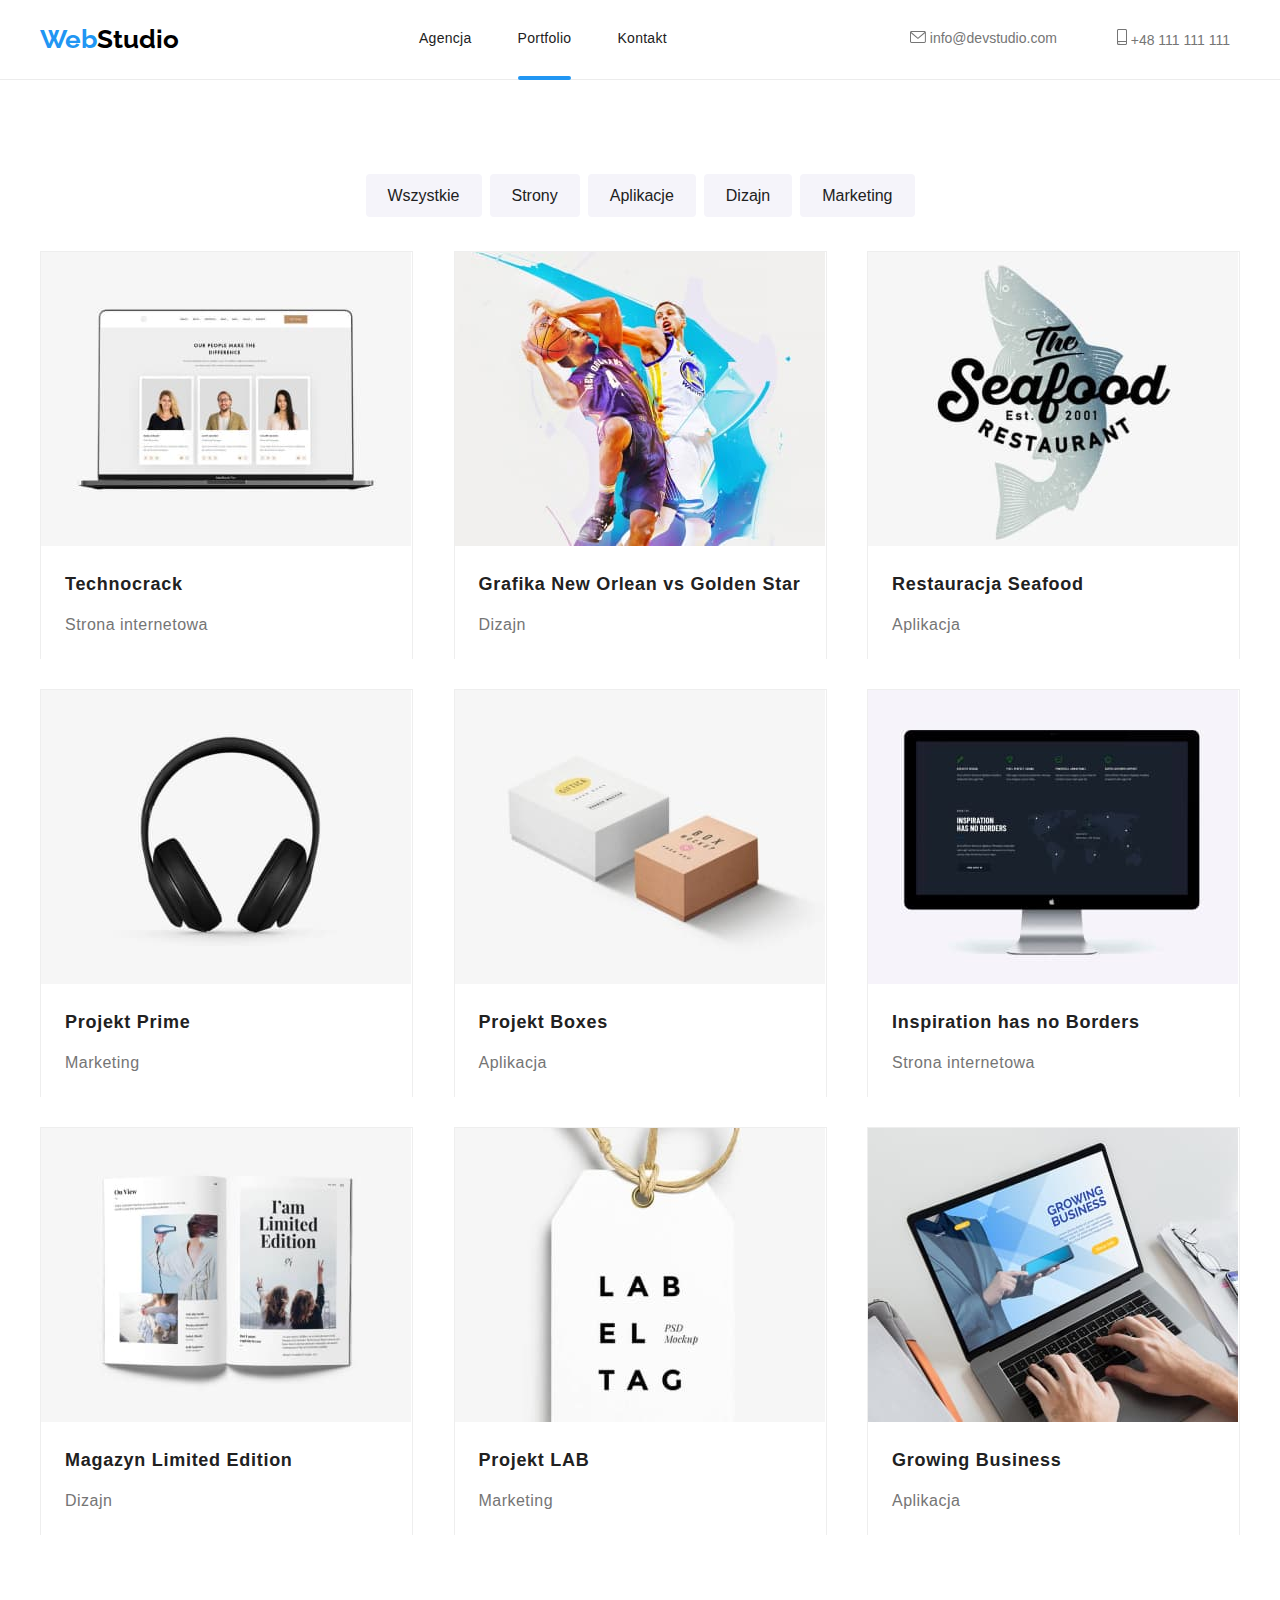
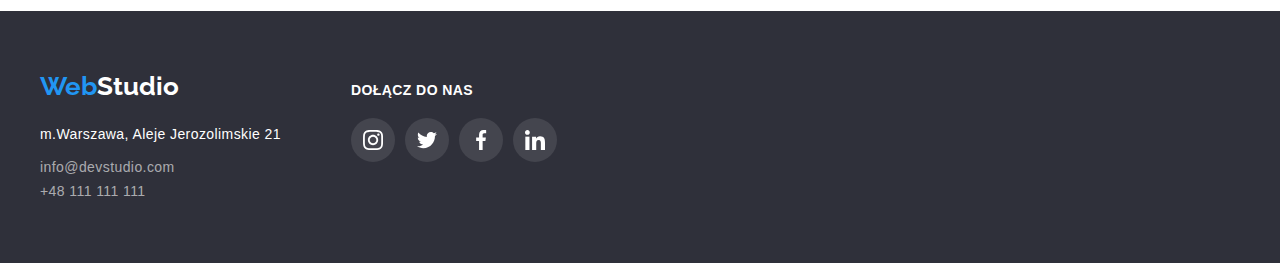
==== portfolio.html @ 0da9fc45 "w toku" ====
<!DOCTYPE html>
<html lang="pl">
  <head>
    <meta charset="UTF-8" />
    <meta http-equiv="X-UA-Compatible" content="IE=edge" />
    <meta name="viewport" content="width=device-width, initial-scale=1.0" />
    <title>Document</title>
    <link rel="preconnect" href="https://fonts.googleapis.com" />
    <link rel="preconnect" href="https://fonts.gstatic.com" crossorigin />
    <link
      href="https://fonts.googleapis.com/css2?family=Raleway:wght@700&display=swap"
      rel="stylesheet"
    />
    <link rel="preconnect" href="https://fonts.googleapis.com" />
    <link rel="preconnect" href="https://fonts.gstatic.com" crossorigin />
    <link
      href="./css/normalize.css"
      rel="stylesheet"
    />
    <link rel="stylesheet" href="node_modules/modern-normalize/modern-normalize.css">
    <link href="./css/styles.css" rel="stylesheet" />
  </head>
  <body>
    <header class="logo">
        <div class="container">
      <a class="logo-image" href="WebStudio"><span class="accent">Web</span>Studio</a>
      <nav>
        <ul class="menu-nav">
          <li><a class="link" href="./index.html">Agencja</a></li>
          <li><a class="link active" href="portfolio">Portfolio</a></li>
          <li><a class="link" href="kontakt">Kontakt</a></li>
        </ul>
      </nav>
      <div>
        <ul class="contact">
          <li>
            <a class="info" href="mailto:info@devstudio.com">
            <svg width="16" height="12">
              <use href="./images/icons.svg#icon-envelope">
              </use>
            </svg>
          info@devstudio.com</a>
          </li>
          <li>
            <a class="info" href="tel:+48111111111">
              <svg width="10" height="16">
                <use href="./images/icons.svg#icon-smartphone">
                </use>
              </svg>
              +48 111 111 111</a>
            </li>
          
        </ul>
      </div>
    </div>
    </header>
    <main>
      <section>
        <div class="container">
        <ul class="buttons">
        <li><button class="button" type="button">Wszystkie</button></li>
        <li><button class="button" type="button">Strony</button></li>
        <li><button class="button" type="button">Aplikacje</button></li>
        <li><button class="button" type="button">Dizajn</button></li>
        <li><button class="button" type="button">Marketing</button></li>
      </ul>
      </div>
      </section>
      <section class="business-item">
        <div class="container">
        <ul class="business-photos">
          <li class="boxes">
            <figure class="box">
              <img
                src="./images/a.jpg"
                alt="strona internetowa wyświetlana na ekranie laptopa"
                width="370"
                height="294"
              />
              <div class="hidden">
                <div class="overlay">
                  <p class="overlay-description">
                    Technocrack jest popularną platformą wykorzystywaną do rozpowszechniania koronawirusa.
                    Firmy wykorzystują tę platformę do celów szpiegowskich i ataków na niebezpieczne serwery konkurecji.
                  </p>
                </div>
              </div>
              <figcaption class="signature">
                <h2 class="projects">Technocrack</h2>
                <p class="description">Strona internetowa</p>
              </figcaption>
            </figure>
          </li>

          <li class="boxes">
            <figure class="box">
              <img
                src="./images/b.jpg"
                alt="koszykarze"
                width="370"
                height="294"
                />
                <div class="hidden">
                  <div class="overlay">
                    <p class="overlay-description">
                      Technocrack jest popularną platformą wykorzystywaną do rozpowszechniania koronawirusa.
                      Firmy wykorzystują tę platformę do celów szpiegowskich i ataków na niebezpieczne serwery konkurecji.
                    </p>
                  </div>
                </div>
              </figure>
               <figcaption class="signature">
                 <h2 class="projects">Grafika New Orlean vs Golden Star</h2>
                 <p class="description">Dizajn</p>
                </figcaption>
            </li>

          <li class="boxes">
            <figure class="box">
              <img
                src="./images/c.jpg"
                alt="Logo restauracji z rybą w tle"
                width="370"
                height="294"
              />
              <div class="hidden">
                <div class="overlay">
                  <p class="overlay-description">
                    Technocrack jest popularną platformą wykorzystywaną do rozpowszechniania koronawirusa.
                    Firmy wykorzystują tę platformę do celów szpiegowskich i ataków na niebezpieczne serwery konkurecji.
                  </p>
                </div>
              </div>
              <figcaption class="signature">
                <h2 class="projects">Restauracja Seafood</h2>
                <p class="description">Aplikacja</p>
              </figcaption>
            </figure>
          </li>

          <li class="boxes">
            <figure class="box">
              <img
                src="./images/d.jpg"
                alt="Słuchawki nauszne"
                width="370"
                height="294"
              />
              <div class="hidden">
                <div class="overlay">
                  <p class="overlay-description">
                    Technocrack jest popularną platformą wykorzystywaną do rozpowszechniania koronawirusa.
                    Firmy wykorzystują tę platformę do celów szpiegowskich i ataków na niebezpieczne serwery konkurecji.
                  </p>
                </div>
              </div>
             <figcaption class="signature">
                <h2 class="projects">Projekt Prime</h2>
                <p class="description">Marketing</p>
              </figcaption>
            </figure>
          </li>

          <li class="boxes">
            <figure class="box">
              <img
                src="./images/e.jpg"
                alt="Niewielkie pudełka"
                width="370"
                height="294"
              />
              <div class="hidden">
                <div class="overlay">
                  <p class="overlay-description">
                    Technocrack jest popularną platformą wykorzystywaną do rozpowszechniania koronawirusa.
                    Firmy wykorzystują tę platformę do celów szpiegowskich i ataków na niebezpieczne serwery konkurecji.
                  </p>
                </div>
              </div>
              <figcaption class="signature">
                <h2 class="projects">Projekt Boxes</h2>
                <p class="description">Aplikacja</p>
              </figcaption>
            </figure>
          </li>

          <li class="boxes">
            <figure class="box">
              <img
                src="./images/f.jpg"
                alt="Monitor wyświetlający informacje"
                width="370"
                height="294"
              />
              <div class="hidden">
                <div class="overlay">
                  <p class="overlay-description">
                    Technocrack jest popularną platformą wykorzystywaną do rozpowszechniania koronawirusa.
                    Firmy wykorzystują tę platformę do celów szpiegowskich i ataków na niebezpieczne serwery konkurecji.
                  </p>
                </div>
              </div>
              <figcaption class="signature">
                <h2 class="projects">Inspiration has no Borders</h2>
                <p class="description">Strona internetowa</p>
              </figcaption>
            </figure>
          </li>

          <li class="boxes">
            <figure class="box">
              <img
                src="./images/g.jpg"
                alt="owtarty magazyn"
                width="370"
                height="294"
              />
              <div class="hidden">
                <div class="overlay">
                  <p class="overlay-description">
                    Technocrack jest popularną platformą wykorzystywaną do rozpowszechniania koronawirusa.
                    Firmy wykorzystują tę platformę do celów szpiegowskich i ataków na niebezpieczne serwery konkurecji.
                  </p>
                </div>
              </div>
              <figcaption class="signature">
                <h2 class="projects">Magazyn Limited Edition</h2>
                <p class="description">Dizajn</p>
              </figcaption>
            </figure>
          </li>

          <li class="boxes">
            <figure class="box">
              <img
                src="./images/h.jpg"
                alt="Etykietka z logo"
                width="370"
                height="294"
              />
              <div class="hidden">
                <div class="overlay">
                  <p class="overlay-description">
                    Technocrack jest popularną platformą wykorzystywaną do rozpowszechniania koronawirusa.
                    Firmy wykorzystują tę platformę do celów szpiegowskich i ataków na niebezpieczne serwery konkurecji.
                  </p>
                </div>
              </div>
              <figcaption class="signature">
                <h2 class="projects">Projekt LAB</h2>
                <p class="description">Marketing</p>
              </figcaption>
            </figure>
          </li>

          <li class="boxes">
            <figure class="box">
              <img
                src="./images/i.jpg"
                alt="dłonie mężczyzny na otwartym laptopie"
                width="370"
                height="294"
              />
              <div class="hidden">
                <div class="overlay">
                  <p class="overlay-description">
                    Technocrack jest popularną platformą wykorzystywaną do rozpowszechniania koronawirusa.
                    Firmy wykorzystują tę platformę do celów szpiegowskich i ataków na niebezpieczne serwery konkurecji.
                  </p>
                </div>
              </div>
              <figcaption class="signature">
                <h2 class="projects">Growing Business</h2>
                <p class="description">Aplikacja</p>
              </figcaption>
            </figure>
          </li>
        </ul>
      </div>
      </section>
    </main>
    <footer class="contact2">
      <div class="container">
        <div>
      <a class="logo-image2" href="WebStudio"><span class="accent">Web</span>Studio</a>
      <address>
         m.Warszawa, Aleje Jerozolimskie 21
      </address>
      <ul>
        <li><a class="contact2" href="mailto:info@devstudio.com">info@devstudio.com</a></li>
        <li><a class="contact2" href="tel:+48111111111">+48 111 111 111</a></li>
      </ul>
    </div>
    <div class="social">
      <h3 class="join-us">Dołącz do nas</h3>
      <ul class="social-item">
        <li class="social-item link">
          <a class="social-item_link"  href="#">
            <svg class="social-icon2">
              <use href="images/icons.svg#icon-instagram"></use>
            </svg>
          </a>
        </li>
        <li class="social-item link">
          <a class="social-item_link"  href="#">
            <svg class="social-icon2">
              <use href="images/icons.svg#icon-twitter"></use>
            </svg>
          </a>
        </li>
        <li class="social-item link">
          <a class="social-item_link"  href="#">
            <svg class="social-icon2">
              <use href="images/icons.svg#icon-facebook"></use>
            </svg>
          </a>
        </li>
        <li class="social-item link">
          <a class="social-item_link"  href="#">
            <svg class="social-icon2">
              <use href="images/icons.svg#icon-linkedin"></use>
            </svg>
          </a>
        </li>
      </ul>
    </div>
    </div>
    </footer>
  </body>
</html>
---- css/styles.css ----
/* BODY */
body {
    font-family: "Roboto",  sans-serif;
    color: black;
  }
  
  *,
  *::before,
  *::after {
    margin: 0;
    padding: 0;
  }
  ul {
    list-style: none;
  }
  img {
    display: block;
    margin: 0;
    padding: 0;
  }
  .container {
    width: 1200px;
    margin: 0 auto;
    align-items: center;
    
  }
  section {
    padding-top: 94px;
    
  }
  header {
    height: 80px;
    border-bottom: 1px solid #ECECEC;
  }
   
  header .container {
    display: flex;
    align-items: center;
    justify-content: space-between;
  }
  .link {
    text-decoration: none;
    
  }
  
  /* MENU */
  
  .logo {
    display: flex;
  }
  .logo-image {
    color: #000000;
    text-decoration: none;
    font-family: "Raleway";
    font-weight: 700;
    font-size: 26px;
    line-height: 31px;
    padding-right: 93px;
  }
  .logo .accent {
    color: #2196f3;
    font-family: "Raleway";
    font-weight: 700;
    font-size: 26px;
    line-height: 31px;
  }
  .menu-nav {
    display: flex;
    text-decoration: none;
    list-style: none;
    margin-left: auto;
    align-items: space-between;
    position: relative;
  }
  
  .menu-nav .link {
    font-weight: 500;
    font-size: 14px;
    letter-spacing: 0.02em;
    color: #212121;
    margin-right: 46px;
    text-decoration: none;
    line-height: 16px; 
    display: block; 
  }
  
  .menu-nav .link:hover,
  .menu-nav 
  link:focus {
    color: #2196f3;
    text-decoration: none;
    transition: 250ms cubic-bezier(0.4, 0, 0.2, 1);
  }
  .active::after{
    content: "";
    display: block;
    position: relative;
    border-top: 4px solid #2196f3;
    border-radius: 2px;
    top: 30px;
  }
  .contact {
    display: flex;
  }
  .info {
    text-decoration: none;
    color: #757575;
    font-weight: 500;
    font-size: 14px;
    line-height: 16px;
    padding: 32px 0px 32px 50px;
    margin-right: 10px;
    fill: #757575;
    transition: 250ms cubic-bezier(0.4, 0, 0.2, 1);
  }
  
  .info:hover, 
  .info:focus {
    color: #2196f3;
    fill:#2196f3;
  }
  
  /* MAIN */
  /* HEAD */
  .head {
    flex-direction: column;
    align-items: center;
    justify-content: center;
    height: 600px;
    width: 1600px;
    margin: 0 auto;
    background-size: contain;
    background-position: center;
    background-repeat: no-repeat;
    background-image: linear-gradient(
      rgba(47, 48, 58, 0.4),
      rgba(47, 48, 58, 0.4)),
      url("../images/Img.jpg");
      object-fit: cover;
    top: 80px;
    background-color: #2f303a;
    
  }
  .head-text {
    width: 696px;
    font-size: 44px;
    line-height: 60px;
    text-align: center;
    letter-spacing: 0.06em;
    text-transform: uppercase;
    color: #ffffff;
    align-items: center;
    justify-content: center;
    margin-left: auto;
    margin-right: auto;
    padding: 106px 0 30px;
  }
  /* BUTTONS */
  .button-one {
    background-color: #2196f3;
    color: #ffffff;
    font-size: 16px;
    font-weight: 500;
    border: none;
    padding: 15px 32px;
    text-align: center;
    cursor: pointer;
    background: #2196f3;
    border-radius: 4px;
    line-height: 31px;
    display: block;
    margin: 0 auto;
    transition: 250ms cubic-bezier(0.4, 0, 0.2, 1);
  }
  
  .button-one:hover,
  .button-one:focus {
    background-color: #2196f3;
    color: #ffffff;
    background: #2196f3;
    box-shadow: 0px 3px 1px rgba(0, 0, 0, 0.1), 0px 1px 2px rgba(0, 0, 0, 0.08),
      0px 2px 2px rgba(0, 0, 0, 0.12);
    border-radius: 4px;
  }
  .buttons {
    display: flex;
    gap: 8px;
    align-items: center;
    justify-content: center;
    padding-bottom: 34px;
    
  }
  .button {
    background-color: #f5f4fa;
    color: #212121;
    font-size: 16px;
    font-weight: 500;
    border: none;
    text-align: center;
    cursor: pointer;
    background: #f5f4fa;
    border-radius: 4px;
    line-height: 31px;
    padding: 6px 22px;
    transition: 250ms cubic-bezier(0.4, 0, 0.2, 1);
  }
  .button:hover {
    background-color: #2196f3;
    color: #ffffff;
    background: #2196f3;
    box-shadow: 5px 5px 2px rgba(0, 0, 0, 0.1), 2px 1px 2px rgba(0, 0, 0, 0.08),
      0px 2px 2px rgba(0, 0, 0, 0.12);
    border-radius: 4px;
  }
  
  /* FEATURE */
  .features {
    padding-top: 94px;
  }
  .feature {
    padding-top: 30px;
    display: flex;
    gap: 30px;
  }
  .feature-text {
    height: 101px;
    font-size: 14px;
    line-height: 24px;
    letter-spacing: 0.03em;
    color: #757575;
  }
  
  .feature1,
  .feature2,
  .feature3,
  .feature4 {
    
    font-weight: 700;
    font-size: 14px;
    line-height: 16px;
    letter-spacing: 0.03em;
    text-transform: uppercase;
    color: #212121;
    padding-bottom: 10px;
  }
  .feature-item{
    width: 270px;
    height: 120px;
    padding: 25px 100px;
  }
  
  .feature-image {
    display: flex;
    align-items: center;
    flex-wrap: wrap;
    gap: 30px;
  }
  /* SPECIALITY */
  .specialty{
    display:block;
    margin:0 auto;
  }
  
  .specialty-item {
    font-weight: 700;
    font-size: 36px;
    line-height: 42px;
    letter-spacing: 0.03em;
    color: #212121;
    text-align: center;
    padding-bottom: 50px;
  }

  .specialty-photo {
    display: flex;
    justify-content: space-between;
  }

  .thumb{
    position: relative;
   }

  .thumb> .label {
  position: absolute;
  bottom: 0;
  width: 370px;
  height: 70px;
  background: rgba(47, 48, 58, 0.8);
  font-weight: 700;
  font-size: 14px;
  line-height: 16px;
  text-align:center;
  letter-spacing: 0.03em;
  text-transform: uppercase;
  color: #FFFFFF;
  padding-top: 27px;
}
  
  /* TEAM */
  
  .team {
    height: 708px;
    background-color: #f5f4fa;
    display: block;
    
  }
  .workers-photo {
    display: flex;
    justify-content: space-between;
    
    
  }
  
  .workers {
    font-weight: 700;
    font-size: 36px;
    line-height: 42px;
    letter-spacing: 0.03em;
    color: #212121;
    text-align: center;
    padding-top: 94px;
    padding-bottom: 50px;
  }
  
  .a,
  .b {
    background: #FFFFFF;
    box-shadow: 0px 1px 3px rgba(0, 0, 0, 0.12), 0px 1px 1px rgba(0, 0, 0, 0.14), 0px 2px 1px rgba(0, 0, 0, 0.2);
    border-radius: 0px 0px 4px 4px;
    
  
  }
    .person {
    font-weight: 500;
    font-size: 16px;
    line-height: 19px;
    letter-spacing: 0.03em;
    color: #212121;
    padding: 30px 99px 0;
  }
  .work {
    font-size: 16px;
    line-height: 19px;
    letter-spacing: 0.03em;
    color: #757575;
    padding: 10px 50px 16px;
    text-align: center;
  }
  .social-list {
    display: flex;
    align-items: center;
    justify-content: space-between;
    padding: 0px 32px 18px;
    
  }
  
  .social-list_link {
    display: flex;
    width: 44px;
    height: 44px;
    background-color:#fff;
    border-radius: 50%;
    align-items: center;
    justify-content: center;
    fill: #AFB1B8;
    transition: 250ms cubic-bezier(0.4, 0, 0.2, 1);
  }
  
  .social-icon {
    width: 20px;
    height: 20px;
  }
  
  .social-list_link:hover,
  .social-list_link:focus {
    fill: #fff;
    background-color: #2196f3;
  }
  
  /* CLIENTS */
  .clients {
    display: flex;
    margin: 0 auto;
  }
  .clients-head {
    font-weight: 700;
    font-size: 36px;
    line-height: 42px;
    letter-spacing: 0.03em;
    color: #212121;
    text-align: center;
    padding: 94px 0 50px;
  }
  .clients-list {
    display: flex;
    align-items: center;
    justify-content: center;
    flex-wrap: wrap;
    gap: 30px;
    padding-bottom: 94px;
    
  }
  .client-icon {
    width: 170px;
    height: 92px;
    padding: 18px 32px 15px;
    border: 1px solid #AFB1B8;
    border-radius: 4px;
    fill:  #AFB1B8;
    transition: 250ms cubic-bezier(0.4, 0, 0.2, 1);
  }
  .client-icon:hover,
  .client-icon:active {
    border: 1px solid #2196f3;
    fill:#2196f3;
  }
  /* BUSINESS */
  .business-item {
    width: 1200px;
    height: 1360px;
    display: block;
    margin: 0 auto;
    padding: 0;
  }
  
   .business-photos {
    display: flex;
    flex-wrap:wrap;
    gap: 30px;
    justify-content: space-between;
    align-items: center;
    
  }
  .projects {
    font-weight: 700;
    font-size: 18px;
    line-height:36px;
    letter-spacing: 0.04em;
    color: #212121;
    padding: 20px 24px 4px;
  }
  .description {
    font-weight: 400;
    font-size: 16px;
    line-height: 29px;
    letter-spacing: 0.03em;
    color: #757575;
   padding: 4px 24px 20px;
  }
  .signature {
    position: relative;
    background-color: #fff;
  }
  .boxes {
    width: 373px;
    height: 408px;
    border: 1px solid #eeeeee;
    background-color: #fff;
    list-style: none;
    
  }
  .boxes:hover,
  .boxes:focus {
    box-shadow: 3px 10px 8px 2px rgba(0, 0, 0, 0.3);
    transition: 250ms cubic-bezier(0.4, 0, 0.2, 1);
  }
  
  .box {
   margin: 0 auto;
   position: relative;
   overflow: hidden;
  }

  .box:hover .overlay,
  .box:focus .overlay {
   transform: translateY(0);
   transition: 250ms cubic-bezier(0.4, 0, 0.2, 1);
  }
  .overlay {
    position: absolute;
    top: 0;
    left: 0;
    width: 100%;
    height: 100%;
    transform: translateY(100%);
    transition: transform 250ms ease;
    background: rgba(33, 150, 243, 0.9);
    color:rgba(255, 255, 255, 0.6);
    padding: 49px 45px 49px 24px;
    }
  .overlay-description {
    font-size: 18px;
    line-height: 28px;
    letter-spacing: 0.03em;
    color: #FFFFFF;
    
  }
  
  /* FOOTER */
  
  .contact2 {
    background-color: #2f303a;
    height: 252px;
    
  }
  address{
    font-size: 14px;
    color: #ffffff;
    font-weight: 400;
    line-height: 24px;
    letter-spacing: 0.03em;
    font-style: normal;
    padding-top: 20px;
    padding-bottom: 9px;
  }
  .contact2 .contact2 {
    color: rgba(255, 255, 255, 0.6);
    text-decoration: none;
    font-weight: 400;
    font-size: 14px;
    line-height: 24px;
    letter-spacing: 0.03em;
    padding-bottom: 9px;
  }
  
  .contact2 .contact2:hover,
  .contact2 .contact2:focus {
    color: #2196f3;
  }
  
  .logo-image2 {
    color: #ffffff;
    text-decoration: none;
    font-family: "Raleway";
    font-weight: 700;
    font-size: 26px;
    line-height: 31px;
    display: flex;
    padding-top: 60px;
  }
  .logo-image2 .accent {
    color: #2196f3;
    font-family: "Raleway";
    font-size: 26px;
  }
  footer>.container {
    display: flex;
    align-items:center;
  }
  .social {
   padding-top: 30px;
   padding-left: 70px;
   
  }
  .join-us {
  font-weight: 700;
  font-size: 14px;
  line-height: 16px;
  letter-spacing: 0.03em;
  text-transform: uppercase;
  color: #FFFFFF;
  padding-bottom: 20px;
  }
  .social-item{
    display: flex;
    align-items: center;
    flex-wrap: wrap;
    gap: 10px;
  }
  .social-item_link {
    display: flex;
    width: 44px;
    height: 44px;
    background-color: rgba(255, 255, 255, 0.1);
    border-radius: 50%;
    align-items: center;
    justify-content: center;
    fill:#fff;
    transition: 250ms cubic-bezier(0.4, 0, 0.2, 1);
  
  }
  .social-icon2 {
    width: 20px;
    height: 20px;
  }
  .social-item_link:hover,
  .social-item_link:focus {
    background-color: #2196f3;
  }
  /* BACKDROP */

  .backdrop {
    position: fixed;
    left: 0;
    top: 0;
    width: 100%;
    height: 100%;
    background-color: rgba(0, 0, 0, 0.1);
  }
  .modal {
    position: absolute;
    top: 50%;
    left: 50%;
    transform: translate(-50%,-50%);
    width: 528px;
    min-height: 581px;
    background-color: #fff;
  }
  .close-btn {
    position: absolute;
    top: 8px;
    right: 8px;
    width: 30px;
    height: 30px;
    background-color: #fff;
    border: 1px solid rgba(0, 0, 0, 0.1);
    border-radius: 50%;
    cursor:pointer;
  }
  .is-hidden {
    opacity:0;
    visibility: hidden;
    pointer-events: none;
  }
  .is-hidden .modal {
    transform: translate(100%);
    transition: cubic-bezier(0.4, 0, 0.2, 1) 250ms;
  }
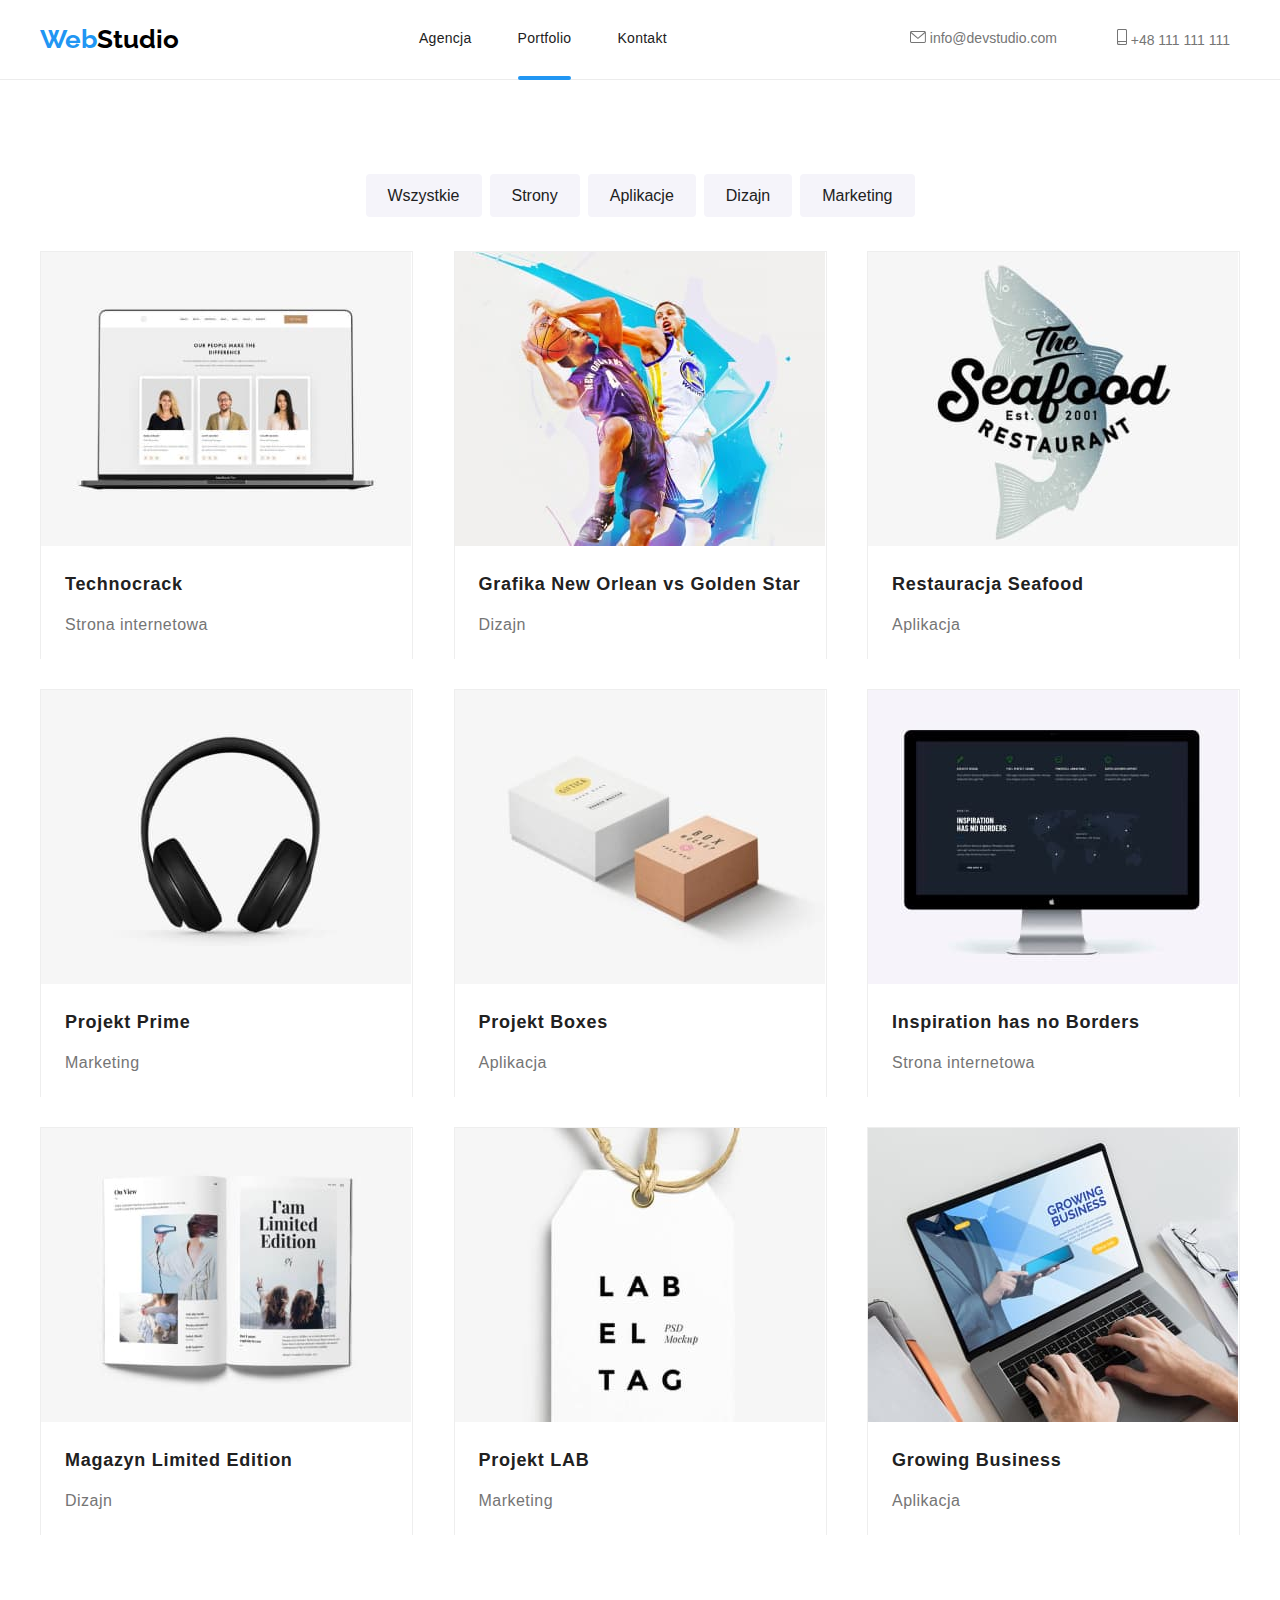
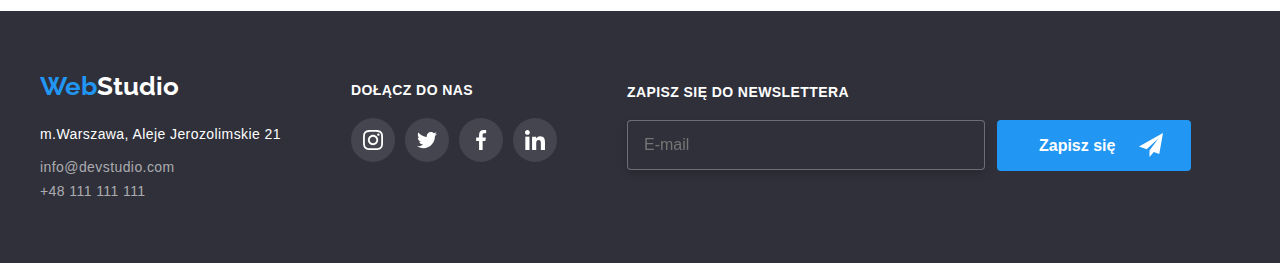
==== commit 0cf101bf: "zadanie domowe nr6" ====
--- a/portfolio.html
+++ b/portfolio.html
@@ -324,6 +324,18 @@
         </li>
       </ul>
     </div>
+    <section class="newsletter">
+      <h3 class="join-us"> Zapisz się do newslettera </h3>
+      <form class="news-item">
+        <input type="text" class="news-email" name="email" placeholder="E-mail"> 
+         <button type="submit" class="news-sign"> Zapisz się 
+          <svg class="icon-send"> 
+          <use href="./images/icons.svg#icon-send" width="24" height="24"></use>
+        </svg> 
+    
+      </button>
+      </form>
+    </section>
     </div>
     </footer>
   </body>
--- a/css/styles.css
+++ b/css/styles.css
@@ -1,633 +1,830 @@
 /* BODY */
 body {
-    font-family: "Roboto",  sans-serif;
-    color: black;
-  }
-  
-  *,
-  *::before,
-  *::after {
-    margin: 0;
-    padding: 0;
-  }
-  ul {
-    list-style: none;
-  }
-  img {
-    display: block;
-    margin: 0;
-    padding: 0;
-  }
-  .container {
-    width: 1200px;
-    margin: 0 auto;
-    align-items: center;
-    
-  }
-  section {
-    padding-top: 94px;
-    
-  }
-  header {
-    height: 80px;
-    border-bottom: 1px solid #ECECEC;
-  }
-   
-  header .container {
-    display: flex;
-    align-items: center;
-    justify-content: space-between;
-  }
-  .link {
-    text-decoration: none;
-    
-  }
-  
-  /* MENU */
-  
-  .logo {
-    display: flex;
-  }
-  .logo-image {
-    color: #000000;
-    text-decoration: none;
-    font-family: "Raleway";
-    font-weight: 700;
-    font-size: 26px;
-    line-height: 31px;
-    padding-right: 93px;
-  }
-  .logo .accent {
-    color: #2196f3;
-    font-family: "Raleway";
-    font-weight: 700;
-    font-size: 26px;
-    line-height: 31px;
-  }
-  .menu-nav {
-    display: flex;
-    text-decoration: none;
-    list-style: none;
-    margin-left: auto;
-    align-items: space-between;
-    position: relative;
-  }
-  
-  .menu-nav .link {
-    font-weight: 500;
-    font-size: 14px;
-    letter-spacing: 0.02em;
-    color: #212121;
-    margin-right: 46px;
-    text-decoration: none;
-    line-height: 16px; 
-    display: block; 
-  }
-  
-  .menu-nav .link:hover,
-  .menu-nav 
-  link:focus {
-    color: #2196f3;
-    text-decoration: none;
-    transition: 250ms cubic-bezier(0.4, 0, 0.2, 1);
-  }
-  .active::after{
-    content: "";
-    display: block;
-    position: relative;
-    border-top: 4px solid #2196f3;
-    border-radius: 2px;
-    top: 30px;
-  }
-  .contact {
-    display: flex;
-  }
-  .info {
-    text-decoration: none;
-    color: #757575;
-    font-weight: 500;
-    font-size: 14px;
-    line-height: 16px;
-    padding: 32px 0px 32px 50px;
-    margin-right: 10px;
-    fill: #757575;
-    transition: 250ms cubic-bezier(0.4, 0, 0.2, 1);
-  }
-  
-  .info:hover, 
-  .info:focus {
-    color: #2196f3;
-    fill:#2196f3;
-  }
-  
-  /* MAIN */
-  /* HEAD */
-  .head {
-    flex-direction: column;
-    align-items: center;
-    justify-content: center;
-    height: 600px;
-    width: 1600px;
-    margin: 0 auto;
-    background-size: contain;
-    background-position: center;
-    background-repeat: no-repeat;
-    background-image: linear-gradient(
-      rgba(47, 48, 58, 0.4),
-      rgba(47, 48, 58, 0.4)),
-      url("../images/Img.jpg");
-      object-fit: cover;
-    top: 80px;
-    background-color: #2f303a;
-    
-  }
-  .head-text {
-    width: 696px;
-    font-size: 44px;
-    line-height: 60px;
-    text-align: center;
-    letter-spacing: 0.06em;
-    text-transform: uppercase;
-    color: #ffffff;
-    align-items: center;
-    justify-content: center;
-    margin-left: auto;
-    margin-right: auto;
-    padding: 106px 0 30px;
-  }
-  /* BUTTONS */
-  .button-one {
-    background-color: #2196f3;
-    color: #ffffff;
-    font-size: 16px;
-    font-weight: 500;
-    border: none;
-    padding: 15px 32px;
-    text-align: center;
-    cursor: pointer;
-    background: #2196f3;
-    border-radius: 4px;
-    line-height: 31px;
-    display: block;
-    margin: 0 auto;
-    transition: 250ms cubic-bezier(0.4, 0, 0.2, 1);
-  }
-  
-  .button-one:hover,
-  .button-one:focus {
-    background-color: #2196f3;
-    color: #ffffff;
-    background: #2196f3;
-    box-shadow: 0px 3px 1px rgba(0, 0, 0, 0.1), 0px 1px 2px rgba(0, 0, 0, 0.08),
-      0px 2px 2px rgba(0, 0, 0, 0.12);
-    border-radius: 4px;
-  }
-  .buttons {
-    display: flex;
-    gap: 8px;
-    align-items: center;
-    justify-content: center;
-    padding-bottom: 34px;
-    
-  }
-  .button {
-    background-color: #f5f4fa;
-    color: #212121;
-    font-size: 16px;
-    font-weight: 500;
-    border: none;
-    text-align: center;
-    cursor: pointer;
-    background: #f5f4fa;
-    border-radius: 4px;
-    line-height: 31px;
-    padding: 6px 22px;
-    transition: 250ms cubic-bezier(0.4, 0, 0.2, 1);
-  }
-  .button:hover {
-    background-color: #2196f3;
-    color: #ffffff;
-    background: #2196f3;
-    box-shadow: 5px 5px 2px rgba(0, 0, 0, 0.1), 2px 1px 2px rgba(0, 0, 0, 0.08),
-      0px 2px 2px rgba(0, 0, 0, 0.12);
-    border-radius: 4px;
-  }
-  
-  /* FEATURE */
-  .features {
-    padding-top: 94px;
-  }
-  .feature {
-    padding-top: 30px;
-    display: flex;
-    gap: 30px;
-  }
-  .feature-text {
-    height: 101px;
-    font-size: 14px;
-    line-height: 24px;
-    letter-spacing: 0.03em;
-    color: #757575;
-  }
-  
-  .feature1,
-  .feature2,
-  .feature3,
-  .feature4 {
-    
-    font-weight: 700;
-    font-size: 14px;
-    line-height: 16px;
-    letter-spacing: 0.03em;
-    text-transform: uppercase;
-    color: #212121;
-    padding-bottom: 10px;
-  }
-  .feature-item{
-    width: 270px;
-    height: 120px;
-    padding: 25px 100px;
-  }
-  
-  .feature-image {
-    display: flex;
-    align-items: center;
-    flex-wrap: wrap;
-    gap: 30px;
-  }
-  /* SPECIALITY */
-  .specialty{
-    display:block;
-    margin:0 auto;
-  }
-  
-  .specialty-item {
-    font-weight: 700;
-    font-size: 36px;
-    line-height: 42px;
-    letter-spacing: 0.03em;
-    color: #212121;
-    text-align: center;
-    padding-bottom: 50px;
-  }
-
-  .specialty-photo {
-    display: flex;
-    justify-content: space-between;
-  }
-
-  .thumb{
-    position: relative;
-   }
-
-  .thumb> .label {
-  position: absolute;
-  bottom: 0;
-  width: 370px;
-  height: 70px;
-  background: rgba(47, 48, 58, 0.8);
-  font-weight: 700;
+  font-family: "Roboto",  sans-serif;
+  color: black;
+}
+
+*,
+*::before,
+*::after {
+  margin: 0;
+  padding: 0;
+}
+ul {
+  list-style: none;
+}
+img {
+  display: block;
+  margin: 0;
+  padding: 0;
+}
+.container {
+  width: 1200px;
+  margin: 0 auto;
+  align-items: center;
+
+}
+section {
+  padding-top: 94px;
+
+}
+header {
+  height: 80px;
+  border-bottom: 1px solid #ECECEC;
+}
+
+header .container {
+  display: flex;
+  align-items: center;
+  justify-content: space-between;
+}
+.link {
+  text-decoration: none;
+  color:#2196f3;
+
+}
+
+/* MENU */
+
+.logo {
+  display: flex;
+}
+.logo-image {
+  color: #000000;
+  text-decoration: none;
+  font-family: "Raleway";
+  font-weight: 700;
+  font-size: 26px;
+  line-height: 31px;
+  padding-right: 93px;
+}
+.logo .accent {
+  color: #2196f3;
+  font-family: "Raleway";
+  font-weight: 700;
+  font-size: 26px;
+  line-height: 31px;
+}
+.menu-nav {
+  display: flex;
+  text-decoration: none;
+  list-style: none;
+  margin-left: auto;
+  align-items: space-between;
+  position: relative;
+}
+
+.menu-nav .link {
+  font-weight: 500;
+  font-size: 14px;
+  letter-spacing: 0.02em;
+  color: #212121;
+  margin-right: 46px;
+  text-decoration: none;
+  line-height: 16px;
+  display: block;
+}
+
+.menu-nav .link:hover,
+.menu-nav
+link:focus {
+  color: #2196f3;
+  text-decoration: none;
+  transition: 250ms cubic-bezier(0.4, 0, 0.2, 1);
+}
+.active::after{
+  content: "";
+  display: block;
+  position: relative;
+  border-top: 4px solid #2196f3;
+  border-radius: 2px;
+  top: 30px;
+}
+.contact {
+  display: flex;
+}
+.info {
+  text-decoration: none;
+  color: #757575;
+  font-weight: 500;
   font-size: 14px;
   line-height: 16px;
-  text-align:center;
-  letter-spacing: 0.03em;
+  padding: 32px 0px 32px 50px;
+  margin-right: 10px;
+  fill: #757575;
+  transition: 250ms cubic-bezier(0.4, 0, 0.2, 1);
+}
+
+.info:hover,
+.info:focus {
+  color: #2196f3;
+  fill:#2196f3;
+}
+
+/* MAIN */
+/* HEAD */
+.head {
+  flex-direction: column;
+  align-items: center;
+  justify-content: center;
+  height: 600px;
+  max-width: 1600px;
+  margin: 0 auto;
+  background-size: cover;
+  background-position: center;
+  background-repeat: no-repeat;
+  background-image: linear-gradient(
+    rgba(47, 48, 58, 0.4),
+    rgba(47, 48, 58, 0.4)),
+    url("../images/Img.jpg");
+    object-fit: cover;
+  top: 80px;
+  background-color: #2f303a;
+
+}
+.head-text {
+  width: 696px;
+  font-size: 44px;
+  line-height: 60px;
+  text-align: center;
+  letter-spacing: 0.06em;
   text-transform: uppercase;
-  color: #FFFFFF;
-  padding-top: 27px;
-}
-  
-  /* TEAM */
-  
-  .team {
-    height: 708px;
-    background-color: #f5f4fa;
-    display: block;
-    
-  }
-  .workers-photo {
-    display: flex;
-    justify-content: space-between;
-    
-    
-  }
-  
-  .workers {
-    font-weight: 700;
-    font-size: 36px;
-    line-height: 42px;
-    letter-spacing: 0.03em;
-    color: #212121;
-    text-align: center;
-    padding-top: 94px;
-    padding-bottom: 50px;
-  }
-  
-  .a,
-  .b {
-    background: #FFFFFF;
-    box-shadow: 0px 1px 3px rgba(0, 0, 0, 0.12), 0px 1px 1px rgba(0, 0, 0, 0.14), 0px 2px 1px rgba(0, 0, 0, 0.2);
-    border-radius: 0px 0px 4px 4px;
-    
-  
-  }
-    .person {
-    font-weight: 500;
-    font-size: 16px;
-    line-height: 19px;
-    letter-spacing: 0.03em;
-    color: #212121;
-    padding: 30px 99px 0;
-  }
-  .work {
-    font-size: 16px;
-    line-height: 19px;
-    letter-spacing: 0.03em;
-    color: #757575;
-    padding: 10px 50px 16px;
-    text-align: center;
-  }
-  .social-list {
-    display: flex;
-    align-items: center;
-    justify-content: space-between;
-    padding: 0px 32px 18px;
-    
-  }
-  
-  .social-list_link {
-    display: flex;
-    width: 44px;
-    height: 44px;
-    background-color:#fff;
-    border-radius: 50%;
-    align-items: center;
-    justify-content: center;
-    fill: #AFB1B8;
-    transition: 250ms cubic-bezier(0.4, 0, 0.2, 1);
-  }
-  
-  .social-icon {
-    width: 20px;
-    height: 20px;
-  }
-  
-  .social-list_link:hover,
-  .social-list_link:focus {
-    fill: #fff;
-    background-color: #2196f3;
-  }
-  
-  /* CLIENTS */
-  .clients {
-    display: flex;
-    margin: 0 auto;
-  }
-  .clients-head {
-    font-weight: 700;
-    font-size: 36px;
-    line-height: 42px;
-    letter-spacing: 0.03em;
-    color: #212121;
-    text-align: center;
-    padding: 94px 0 50px;
-  }
-  .clients-list {
-    display: flex;
-    align-items: center;
-    justify-content: center;
-    flex-wrap: wrap;
-    gap: 30px;
-    padding-bottom: 94px;
-    
-  }
-  .client-icon {
-    width: 170px;
-    height: 92px;
-    padding: 18px 32px 15px;
-    border: 1px solid #AFB1B8;
-    border-radius: 4px;
-    fill:  #AFB1B8;
-    transition: 250ms cubic-bezier(0.4, 0, 0.2, 1);
-  }
-  .client-icon:hover,
-  .client-icon:active {
-    border: 1px solid #2196f3;
-    fill:#2196f3;
-  }
-  /* BUSINESS */
-  .business-item {
-    width: 1200px;
-    height: 1360px;
-    display: block;
-    margin: 0 auto;
-    padding: 0;
-  }
-  
-   .business-photos {
-    display: flex;
-    flex-wrap:wrap;
-    gap: 30px;
-    justify-content: space-between;
-    align-items: center;
-    
-  }
-  .projects {
-    font-weight: 700;
-    font-size: 18px;
-    line-height:36px;
-    letter-spacing: 0.04em;
-    color: #212121;
-    padding: 20px 24px 4px;
-  }
-  .description {
-    font-weight: 400;
-    font-size: 16px;
-    line-height: 29px;
-    letter-spacing: 0.03em;
-    color: #757575;
-   padding: 4px 24px 20px;
-  }
-  .signature {
-    position: relative;
-    background-color: #fff;
-  }
-  .boxes {
-    width: 373px;
-    height: 408px;
-    border: 1px solid #eeeeee;
-    background-color: #fff;
-    list-style: none;
-    
-  }
-  .boxes:hover,
-  .boxes:focus {
-    box-shadow: 3px 10px 8px 2px rgba(0, 0, 0, 0.3);
-    transition: 250ms cubic-bezier(0.4, 0, 0.2, 1);
-  }
-  
-  .box {
-   margin: 0 auto;
-   position: relative;
-   overflow: hidden;
-  }
-
-  .box:hover .overlay,
-  .box:focus .overlay {
-   transform: translateY(0);
-   transition: 250ms cubic-bezier(0.4, 0, 0.2, 1);
-  }
-  .overlay {
-    position: absolute;
-    top: 0;
-    left: 0;
-    width: 100%;
-    height: 100%;
-    transform: translateY(100%);
-    transition: transform 250ms ease;
-    background: rgba(33, 150, 243, 0.9);
-    color:rgba(255, 255, 255, 0.6);
-    padding: 49px 45px 49px 24px;
-    }
-  .overlay-description {
-    font-size: 18px;
-    line-height: 28px;
-    letter-spacing: 0.03em;
-    color: #FFFFFF;
-    
-  }
-  
-  /* FOOTER */
-  
-  .contact2 {
-    background-color: #2f303a;
-    height: 252px;
-    
-  }
-  address{
-    font-size: 14px;
-    color: #ffffff;
-    font-weight: 400;
-    line-height: 24px;
-    letter-spacing: 0.03em;
-    font-style: normal;
-    padding-top: 20px;
-    padding-bottom: 9px;
-  }
-  .contact2 .contact2 {
-    color: rgba(255, 255, 255, 0.6);
-    text-decoration: none;
-    font-weight: 400;
-    font-size: 14px;
-    line-height: 24px;
-    letter-spacing: 0.03em;
-    padding-bottom: 9px;
-  }
-  
-  .contact2 .contact2:hover,
-  .contact2 .contact2:focus {
-    color: #2196f3;
-  }
-  
-  .logo-image2 {
-    color: #ffffff;
-    text-decoration: none;
-    font-family: "Raleway";
-    font-weight: 700;
-    font-size: 26px;
-    line-height: 31px;
-    display: flex;
-    padding-top: 60px;
-  }
-  .logo-image2 .accent {
-    color: #2196f3;
-    font-family: "Raleway";
-    font-size: 26px;
-  }
-  footer>.container {
-    display: flex;
-    align-items:center;
-  }
-  .social {
-   padding-top: 30px;
-   padding-left: 70px;
-   
-  }
-  .join-us {
+  color: #ffffff;
+  align-items: center;
+  justify-content: center;
+  margin-left: auto;
+  margin-right: auto;
+  padding: 106px 0 30px;
+}
+/* BUTTONS */
+.button-one {
+  background-color: #2196f3;
+  color: #ffffff;
+  font-size: 16px;
+  font-weight: 500;
+  border: none;
+  padding: 15px 32px;
+  text-align: center;
+  cursor: pointer;
+  background: #2196f3;
+  border-radius: 4px;
+  line-height: 31px;
+  display: block;
+  margin: 0 auto;
+  transition: 250ms cubic-bezier(0.4, 0, 0.2, 1);
+}
+
+.button-one:hover,
+.button-one:focus {
+  background-color: #2196f3;
+  color: #ffffff;
+  background: #2196f3;
+  box-shadow: 0px 3px 1px rgba(0, 0, 0, 0.1), 0px 1px 2px rgba(0, 0, 0, 0.08),
+    0px 2px 2px rgba(0, 0, 0, 0.12);
+  border-radius: 4px;
+}
+.buttons {
+  display: flex;
+  gap: 8px;
+  align-items: center;
+  justify-content: center;
+  padding-bottom: 34px;
+
+}
+.button {
+  background-color: #f5f4fa;
+  color: #212121;
+  font-size: 16px;
+  font-weight: 500;
+  border: none;
+  text-align: center;
+  cursor: pointer;
+  background: #f5f4fa;
+  border-radius: 4px;
+  line-height: 31px;
+  padding: 6px 22px;
+  transition: 250ms cubic-bezier(0.4, 0, 0.2, 1);
+}
+.button:hover {
+  background-color: #2196f3;
+  color: #ffffff;
+  background: #2196f3;
+  box-shadow: 5px 5px 2px rgba(0, 0, 0, 0.1), 2px 1px 2px rgba(0, 0, 0, 0.08),
+    0px 2px 2px rgba(0, 0, 0, 0.12);
+  border-radius: 4px;
+}
+
+/* FEATURE */
+.features {
+  padding-top: 94px;
+}
+.feature {
+  padding-top: 30px;
+  display: flex;
+  gap: 30px;
+}
+.feature-text {
+  height: 101px;
+  font-size: 14px;
+  line-height: 24px;
+  letter-spacing: 0.03em;
+  color: #757575;
+}
+
+.feature1,
+.feature2,
+.feature3,
+.feature4 {
+
   font-weight: 700;
   font-size: 14px;
   line-height: 16px;
   letter-spacing: 0.03em;
   text-transform: uppercase;
+  color: #212121;
+  padding-bottom: 10px;
+}
+.feature-item{
+  width: 270px;
+  height: 120px;
+  padding: 25px 100px;
+}
+
+.feature-image {
+  display: flex;
+  align-items: center;
+  flex-wrap: wrap;
+  gap: 30px;
+}
+/* SPECIALITY */
+.specialty{
+  display:block;
+  margin:0 auto;
+}
+
+.specialty-item {
+  font-weight: 700;
+  font-size: 36px;
+  line-height: 42px;
+  letter-spacing: 0.03em;
+  color: #212121;
+  text-align: center;
+  padding-bottom: 50px;
+}
+
+.specialty-photo {
+  display: flex;
+  justify-content: space-between;
+}
+
+.thumb{
+  position: relative;
+ }
+
+.thumb> .label {
+position: absolute;
+bottom: 0;
+width: 370px;
+height: 70px;
+background: rgba(47, 48, 58, 0.8);
+font-weight: 700;
+font-size: 14px;
+line-height: 16px;
+text-align:center;
+letter-spacing: 0.03em;
+text-transform: uppercase;
+color: #FFFFFF;
+padding-top: 27px;
+}
+
+/* TEAM */
+
+.team {
+  height: 708px;
+  background-color: #f5f4fa;
+  display: block;
+
+}
+.workers-photo {
+  display: flex;
+  justify-content: space-between;
+
+
+}
+
+.workers {
+  font-weight: 700;
+  font-size: 36px;
+  line-height: 42px;
+  letter-spacing: 0.03em;
+  color: #212121;
+  text-align: center;
+  padding-top: 94px;
+  padding-bottom: 50px;
+}
+
+.a,
+.b {
+  background: #FFFFFF;
+  box-shadow: 0px 1px 3px rgba(0, 0, 0, 0.12), 0px 1px 1px rgba(0, 0, 0, 0.14), 0px 2px 1px rgba(0, 0, 0, 0.2);
+  border-radius: 0px 0px 4px 4px;
+
+
+}
+  .person {
+  font-weight: 500;
+  font-size: 16px;
+  line-height: 19px;
+  letter-spacing: 0.03em;
+  color: #212121;
+  padding: 30px 99px 0;
+}
+.work {
+  font-size: 16px;
+  line-height: 19px;
+  letter-spacing: 0.03em;
+  color: #757575;
+  padding: 10px 50px 16px;
+  text-align: center;
+}
+.social-list {
+  display: flex;
+  align-items: center;
+  justify-content: space-between;
+  padding: 0px 32px 18px;
+
+}
+
+.social-list_link {
+  display: flex;
+  width: 44px;
+  height: 44px;
+  background-color:#fff;
+  border-radius: 50%;
+  align-items: center;
+  justify-content: center;
+  fill: #AFB1B8;
+  transition: 250ms cubic-bezier(0.4, 0, 0.2, 1);
+}
+
+.social-icon {
+  width: 20px;
+  height: 20px;
+}
+
+.social-list_link:hover,
+.social-list_link:focus {
+  fill: #fff;
+  background-color: #2196f3;
+}
+
+/* CLIENTS */
+.clients {
+  display: flex;
+  margin: 0 auto;
+}
+.clients-head {
+  font-weight: 700;
+  font-size: 36px;
+  line-height: 42px;
+  letter-spacing: 0.03em;
+  color: #212121;
+  text-align: center;
+  padding: 94px 0 50px;
+}
+.clients-list {
+  display: flex;
+  align-items: center;
+  justify-content: center;
+  flex-wrap: wrap;
+  gap: 30px;
+  padding-bottom: 94px;
+
+}
+.client-icon {
+  width: 170px;
+  height: 92px;
+  padding: 18px 32px 15px;
+  border: 1px solid #AFB1B8;
+  border-radius: 4px;
+  fill:  #AFB1B8;
+  transition: 250ms cubic-bezier(0.4, 0, 0.2, 1);
+}
+.client-icon:hover,
+.client-icon:active {
+  border: 1px solid #2196f3;
+  fill:#2196f3;
+}
+/* BUSINESS */
+.business-item {
+  width: 1200px;
+  height: 1360px;
+  display: block;
+  margin: 0 auto;
+  padding: 0;
+}
+
+ .business-photos {
+  display: flex;
+  flex-wrap:wrap;
+  gap: 30px;
+  justify-content: space-between;
+  align-items: center;
+
+}
+.projects {
+  font-weight: 700;
+  font-size: 18px;
+  line-height:36px;
+  letter-spacing: 0.04em;
+  color: #212121;
+  padding: 20px 24px 4px;
+}
+.description {
+  font-weight: 400;
+  font-size: 16px;
+  line-height: 29px;
+  letter-spacing: 0.03em;
+  color: #757575;
+ padding: 4px 24px 20px;
+}
+.signature {
+  position: relative;
+  background-color: #fff;
+}
+.boxes {
+  width: 373px;
+  height: 408px;
+  border: 1px solid #eeeeee;
+  background-color: #fff;
+  list-style: none;
+
+}
+.boxes:hover,
+.boxes:focus {
+  box-shadow: 3px 10px 8px 2px rgba(0, 0, 0, 0.3);
+  transition: 250ms cubic-bezier(0.4, 0, 0.2, 1);
+  cursor: pointer;
+}
+
+.box {
+ margin: 0 auto;
+ position: relative;
+ overflow: hidden;
+}
+
+.box:hover .overlay,
+.box:focus .overlay {
+ transform: translateY(0);
+ transition: 250ms cubic-bezier(0.4, 0, 0.2, 1);
+}
+.overlay {
+  position: absolute;
+  top: 0;
+  left: 0;
+  width: 100%;
+  height: 100%;
+  transform: translateY(100%);
+  transition: transform 250ms ease;
+  background: rgba(33, 150, 243, 0.9);
+  color:rgba(255, 255, 255, 0.6);
+  padding: 49px 45px 49px 24px;
+  }
+.overlay-description {
+  font-size: 18px;
+  line-height: 28px;
+  letter-spacing: 0.03em;
   color: #FFFFFF;
+
+}
+
+/* FOOTER */
+
+.contact2 {
+  background-color: #2f303a;
+  height: 252px;
+
+}
+address{
+  font-size: 14px;
+  color: #ffffff;
+  font-weight: 400;
+  line-height: 24px;
+  letter-spacing: 0.03em;
+  font-style: normal;
+  padding-top: 20px;
+  padding-bottom: 9px;
+}
+.contact2 .contact2 {
+  color: rgba(255, 255, 255, 0.6);
+  text-decoration: none;
+  font-weight: 400;
+  font-size: 14px;
+  line-height: 24px;
+  letter-spacing: 0.03em;
+  padding-bottom: 9px;
+}
+
+.contact2 .contact2:hover,
+.contact2 .contact2:focus {
+  color: #2196f3;
+}
+
+.logo-image2 {
+  color: #ffffff;
+  text-decoration: none;
+  font-family: "Raleway";
+  font-weight: 700;
+  font-size: 26px;
+  line-height: 31px;
+  display: flex;
+  padding-top: 60px;
+}
+.logo-image2 .accent {
+  color: #2196f3;
+  font-family: "Raleway";
+  font-size: 26px;
+}
+footer>.container {
+  display: flex;
+  align-items:center;
+}
+.social {
+ padding-top: 30px;
+ padding-left: 70px;
+
+}
+.join-us {
+font-weight: 700;
+font-size: 14px;
+line-height: 16px;
+letter-spacing: 0.03em;
+text-transform: uppercase;
+color: #FFFFFF;
+padding-bottom: 20px;
+}
+.social-item{
+  display: flex;
+  align-items: center;
+  flex-wrap: wrap;
+  gap: 10px;
+}
+.social-item_link {
+  display: flex;
+  width: 44px;
+  height: 44px;
+  background-color: rgba(255, 255, 255, 0.1);
+  border-radius: 50%;
+  align-items: center;
+  justify-content: center;
+  fill:#fff;
+  transition: 250ms cubic-bezier(0.4, 0, 0.2, 1);
+
+}
+.social-icon2 {
+  width: 20px;
+  height: 20px;
+}
+.social-item_link:hover,
+.social-item_link:focus {
+  background-color: #2196f3;
+}
+.newsletter {
+  padding-top: 40px;
+  padding-left: 70px;
+}
+.news-item {
+  display: flex;
+  align-items:center;
+  flex-wrap: wrap;
+  gap: 12px;
+
+}
+.news-email {
+  width: 358px;
+  height: 50px;
+  border: 1px solid rgba(255, 255, 255, 0.3);
+  filter: drop-shadow(0px 4px 4px rgba(0, 0, 0, 0.15));
+  border-radius: 4px;
+  padding: 15px 10px 15px 16px;
+  margin: 0;
+  background-color:#2f303a;
+}
+
+.news-sign {
+  display: flex;
+  background-color: #2196f3;
+  color: #ffffff;
+  font-size: 16px;
+  font-weight: 700;
+  border: none;
+  padding: 10px 28px 10px 42px;
+  text-align: center;
+  cursor: pointer;
+  background: #2196f3;
+  border-radius: 4px;
+  line-height: 31px;
+  transition: 250ms cubic-bezier(0.4, 0, 0.2, 1);
+}
+
+
+.icon-send {
+  width: 24px;
+  height: 24px;
+  margin-left: 24px;
+  margin-top: 3px;
+
+
+}
+
+/* BACKDROP */
+
+.backdrop {
+  position: fixed;
+  left: 0;
+  top: 0;
+  width: 100%;
+  height: 100%;
+  background-color: rgba(0, 0, 0, 0.1);
+
+}
+.modal {
+  position: absolute;
+  top: 50%;
+  left: 50%;
+  width: 528px;
+  min-height: 581px;
+  background-color: #fff;
+  box-shadow: 0px 1px 3px rgba(0, 0, 0, 0.12), 0px 1px 1px rgba(0, 0, 0, 0.14), 0px 2px 1px rgba(0, 0, 0, 0.2);
+  border-radius: 4px;
+  transform: translate(-50%,-50%);
+  transition: 250ms cubic-bezier(0.4, 0, 0.2, 1)
+
+}
+.close-btn {
+  position: absolute;
+  top: 8px;
+  right: 8px;
+  width: 30px;
+  height: 30px;
+  background-color: #fff;
+  border: 1px solid rgba(0, 0, 0, 0.1);
+  border-radius: 50%;
+  cursor:pointer;
+}
+.is-hidden {
+  opacity:0;
+  visibility: hidden;
+  pointer-events: none;
+}
+.is-hidden .modal {
+  transform: translate(-50%);
+  transition: cubic-bezier(0.4, 0, 0.2, 1) 250ms;
+}
+/* CLOSE-BTN */
+.close {
+  display: flex;
+  fill: #000;
+  align-items:center;
+  justify-content: center;
+}
+.close-x {
+  width: 11px;
+  height: 11px;
+}
+/* FORM */
+
+.form-head {
+  font-weight: 700;
+  font-size: 20px;
+  line-height: 23px;
+  text-align: center;
+  letter-spacing: 0.03em;
+  color: #212121;
+  padding: 40px 40px 30px;
+  }
+  .form-text {
+  font-weight: 400;
+  font-size: 12px;
+  line-height: 14px;
+  letter-spacing: 0.01em;
+  color: #757575;
+  font-family: inherit;
+  padding-left: 40px;
+  padding-right:40px;
+  }
+
+label {
+  position: relative;
+  display: flex;
+  flex-direction: column;
+  margin-bottom: 12px;
+
+}
+
+.text-type{
+  padding: 10px;
+  padding-left: 40px;
+  margin-top: 4px;
+  border: 1px solid rgba(33, 33, 33, 0.2);
+  border-radius: 4px;
+  outline: none;
+}
+
+.text-type:focus-within{
+  border-color: #2196f3;
+}
+
+textarea {
+  resize: none;
   padding-bottom: 20px;
-  }
-  .social-item{
-    display: flex;
-    align-items: center;
-    flex-wrap: wrap;
-    gap: 10px;
-  }
-  .social-item_link {
-    display: flex;
-    width: 44px;
-    height: 44px;
-    background-color: rgba(255, 255, 255, 0.1);
-    border-radius: 50%;
-    align-items: center;
-    justify-content: center;
-    fill:#fff;
-    transition: 250ms cubic-bezier(0.4, 0, 0.2, 1);
+  width: 448px;
+  height: 120px;
+  padding: 10px;
+  margin-top: 4px;
+  border: 1px solid rgba(33, 33, 33, 0.2);
+  border-radius: 4px;
+  outline: none;
+}
+textarea:focus-within{
+border-color: #2196F3;
+}
+
+.form-icon {
   
-  }
-  .social-icon2 {
-    width: 20px;
-    height: 20px;
-  }
-  .social-item_link:hover,
-  .social-item_link:focus {
-    background-color: #2196f3;
-  }
-  /* BACKDROP */
-
-  .backdrop {
-    position: fixed;
-    left: 0;
-    top: 0;
-    width: 100%;
-    height: 100%;
-    background-color: rgba(0, 0, 0, 0.1);
-  }
-  .modal {
-    position: absolute;
-    top: 50%;
-    left: 50%;
-    transform: translate(-50%,-50%);
-    width: 528px;
-    min-height: 581px;
-    background-color: #fff;
-  }
-  .close-btn {
-    position: absolute;
-    top: 8px;
-    right: 8px;
-    width: 30px;
-    height: 30px;
-    background-color: #fff;
-    border: 1px solid rgba(0, 0, 0, 0.1);
-    border-radius: 50%;
-    cursor:pointer;
-  }
-  .is-hidden {
-    opacity:0;
-    visibility: hidden;
-    pointer-events: none;
-  }
-  .is-hidden .modal {
-    transform: translate(100%);
-    transition: cubic-bezier(0.4, 0, 0.2, 1) 250ms;
-  }
-  
-  
-  
-  
-  +  width: 18px;
+  height: 18px;
+  outline: none;
+}
+
+.form-icon :focus-within {
+  fill:#2196f3;
+}
+
+/* CHECKBOX */
+.modal-form {
+  display: flex;
+  width: 100%;
+  flex-direction: column;
+}
+.modal-form-policy-text{
+  display: inline-block;
+  font-weight: 400;
+  font-size: 14px;
+  line-height: 24px;
+  letter-spacing: 0.03em;
+  color: #757575;
+  padding: 20px 54px 0px ;
+
+}
+.modal-form-policy-text::before {
+  display: inline-block;
+  content: "";
+  width: 16px;
+  height: 16px;
+  border: 2px solid #212121;
+  border-radius: 2px;
+  outline: none;
+  transition: 250ms cubic-bezier(0.4, 0, 0.2, 1);
+
+}
+.modal-form-policy:checked + .modal-form-policy-text::before{
+  background-color: #2196f3;
+  border: none;
+  border-radius: 2px ;
+  background-image: url(../images/check.svg);
+ background-position: center;
+ background-repeat: no-repeat;
+}
+.visually-hidden {
+  position: absolute;
+  clip: rect(1px 1px 1px 1px);
+  clip: rect(1px, 1px, 1px, 1px);
+  padding: 0;
+  border: 0;
+  height: 1px;
+  width: 1px;
+  overflow: hidden;
+}
+.send {
+  display: flex;
+  background-color: #2196f3;
+  color: #ffffff;
+  font-size: 16px;
+  font-weight: 700;
+  border: none;
+  padding: 10px 76px 10px 76px;
+  text-align: center;
+  cursor: pointer;
+  background: #2196f3;
+  border-radius: 4px;
+  line-height: 31px;
+  transition: 250ms cubic-bezier(0.4, 0, 0.2, 1);
+}
+.send-btn{
+  display: flex;
+  align-items:center;
+  justify-content: center;
+
+
+}
